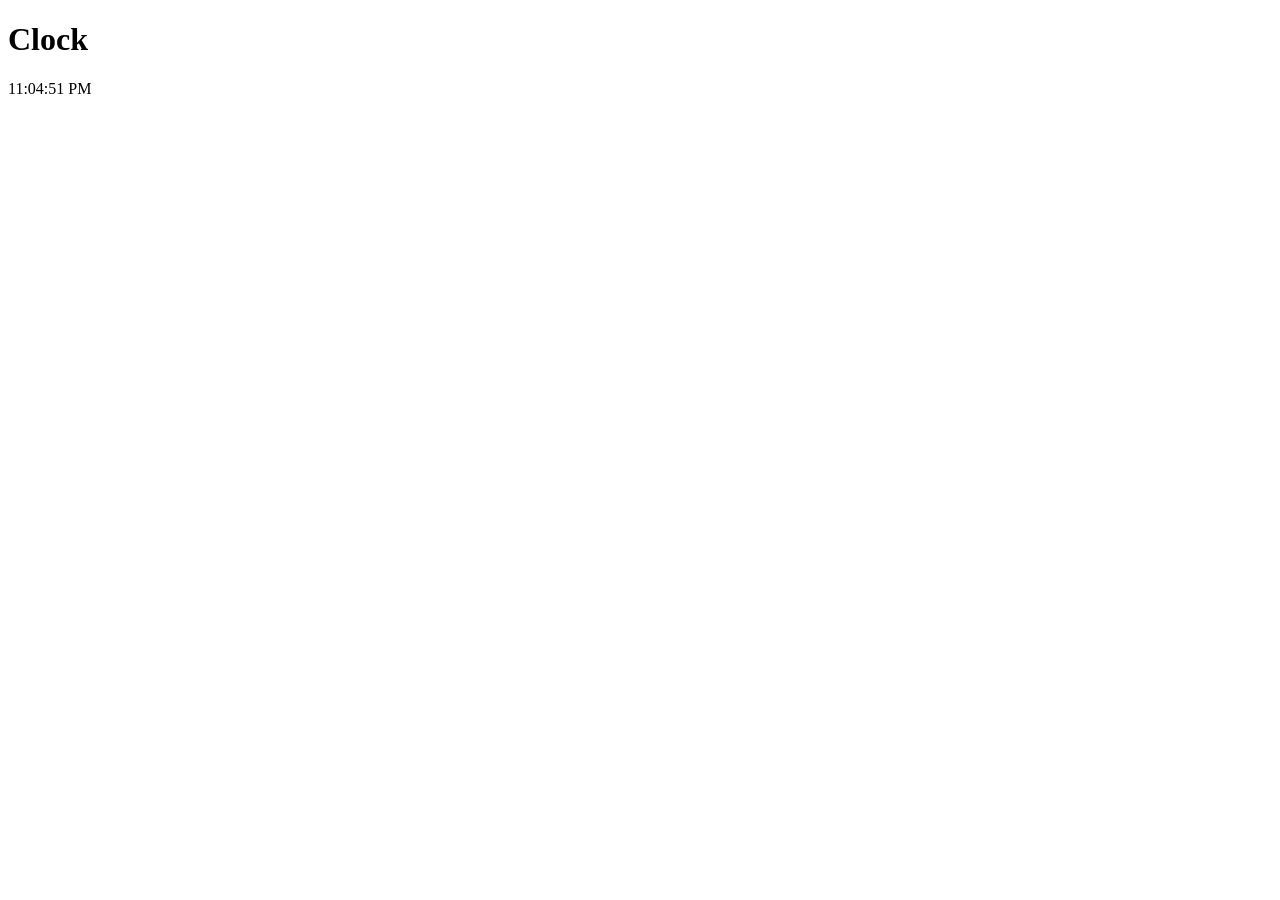
==== index.html @ c395bcc5 "js logic done" ====
<!DOCTYPE html>
<html lang="en">
<head>
    <meta charset="UTF-8">
    <meta name="viewport" content="width=device-width, initial-scale=1.0">
    <title>Document</title>
    <link href="index.css" rel="stylesheet"> 
</head>
<body>
    <h1>Clock</h1>
    <p id="time"></p>
    <script src="index.js"></script>
</body>
</html>
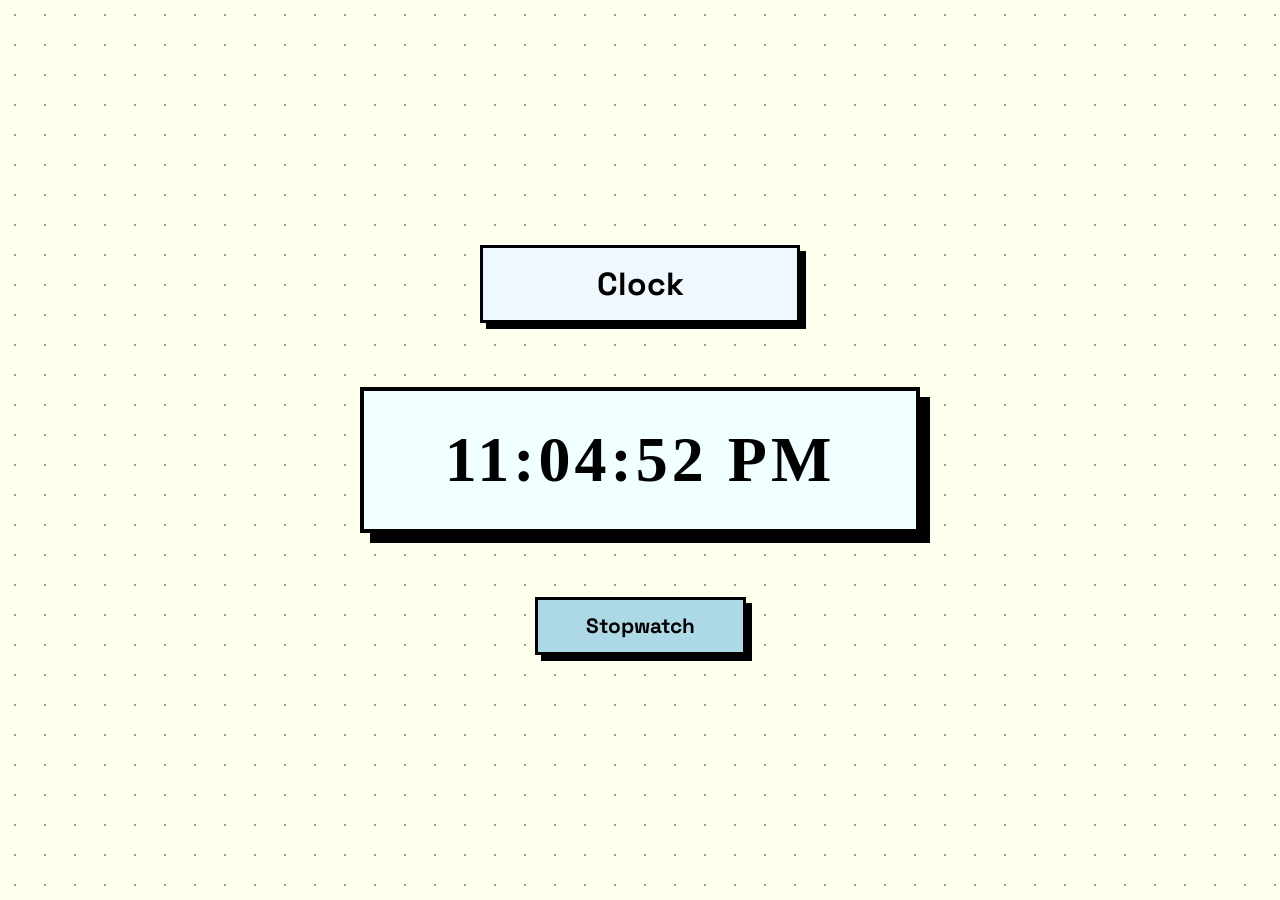
==== commit 6ef0f111: "clock" ====
--- a/index.html
+++ b/index.html
@@ -5,10 +5,19 @@
     <meta name="viewport" content="width=device-width, initial-scale=1.0">
     <title>Document</title>
     <link href="index.css" rel="stylesheet"> 
+    <link href="https://fonts.googleapis.com/css2?family=Space+Grotesk:wght@400;600;700&family=JetBrains+Mono:wght@400;600&display=swap" rel="stylesheet">
 </head>
 <body>
+    <div class="main">
     <h1>Clock</h1>
+    <div class="timebox">
     <p id="time"></p>
+    </div>
+    <button class="butt">Stopwatch</button>
+    
+    </div>
+
+
     <script src="index.js"></script>
 </body>
 </html>
--- a/index.css
+++ b/index.css
@@ -0,0 +1,66 @@
+*{
+    padding: 0%;
+    margin: 0%;
+    box-sizing: border-box;
+}
+body{
+    background-color: #FEFFEC;
+    background-image: radial-gradient(#999 1.3px, transparent 1.3px);
+    background-size: 30px 30px;
+    display: flex;
+    justify-content: center;
+    align-items: center;
+    height: 100vh;
+    
+    
+}
+.main{
+    display: flex ;
+    flex-direction: column;
+    align-items: center;
+    gap: 4rem;;
+}
+
+h1{
+    text-align: center;
+    border: 3px solid black;
+    width: 20rem;
+    padding: 1rem;
+    background-color: aliceblue;
+    box-shadow: 6px 6px 0px 0px black;
+    font-family: 'Space Grotesk', sans-serif;
+
+
+}
+.timebox{
+    width: 35rem;
+    background-color: azure;
+    border: 4px solid black;
+    font-size: 4rem;
+    padding: 2rem;
+    text-align: center;
+    box-shadow: 10px 10px 0px 0px black;
+    font-weight: 600;
+    font-family: 'JetBrains Mono' monospace;
+    letter-spacing: 4px;
+    transition: all 0.2s ease;
+}
+.timebox:hover{
+    transform: translate(-3px,-3px);
+}
+.butt{
+    padding: 0.8rem 3rem;
+    font-size: 1.3rem;
+    cursor: pointer;
+    font-weight: 700;
+    border: 3px solid black;
+    box-shadow: 6px 6px 0px 0px black;
+    background-color: lightblue;
+    font-family: 'Space Grotesk', sans-serif;
+    transition: all 0.1s ease;
+}
+.butt:active{
+    transform: translate(6px, 6px);
+    box-shadow: 0px 0px 0px black;
+    
+}
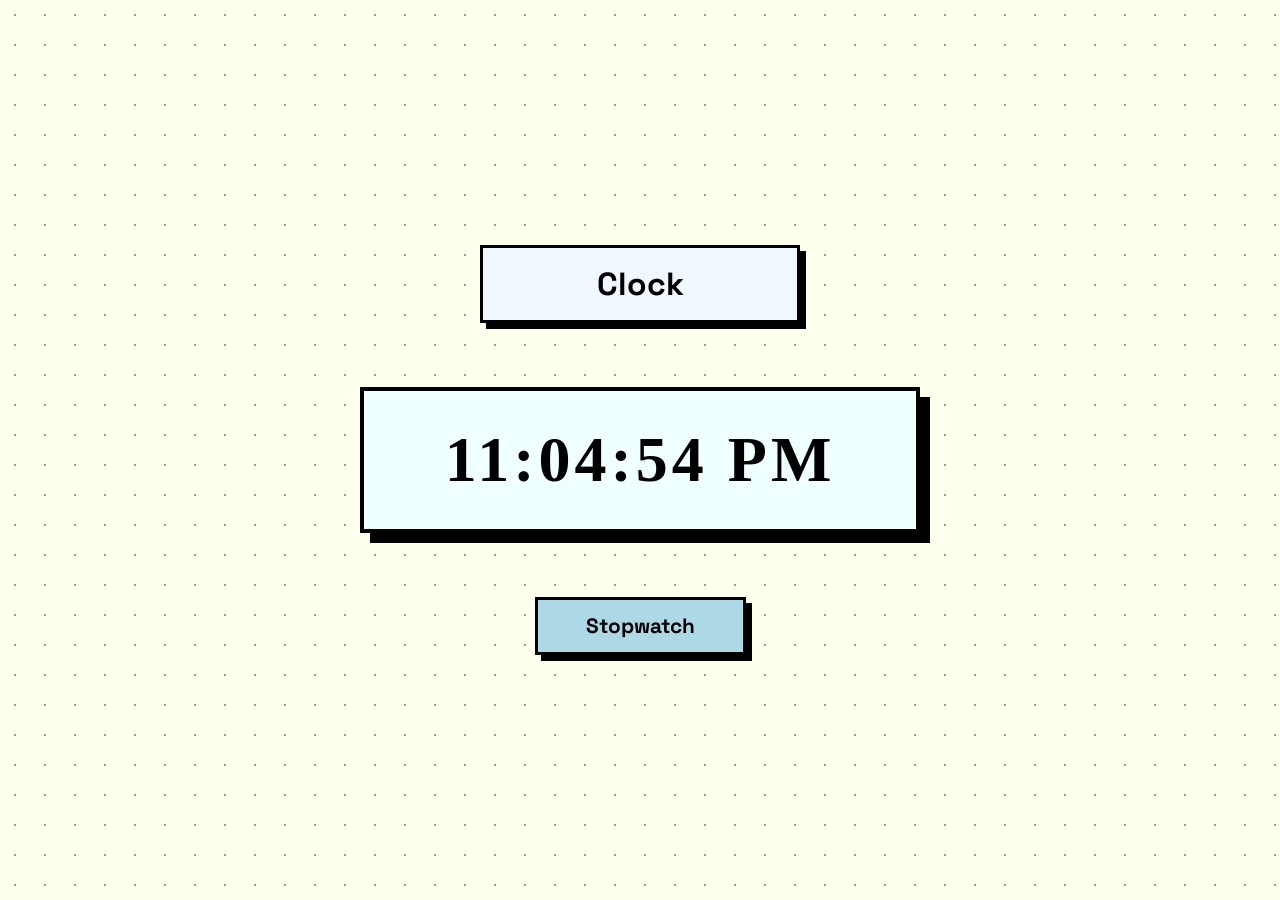
==== commit 7e833e2e: "stop" ====
--- a/index.html
+++ b/index.html
@@ -7,17 +7,17 @@
     <link href="index.css" rel="stylesheet"> 
     <link href="https://fonts.googleapis.com/css2?family=Space+Grotesk:wght@400;600;700&family=JetBrains+Mono:wght@400;600&display=swap" rel="stylesheet">
 </head>
-<body>
+<body><div class="frame">
     <div class="main">
     <h1>Clock</h1>
     <div class="timebox">
     <p id="time"></p>
     </div>
-    <button class="butt">Stopwatch</button>
+    <button class="butt" onclick="window.location.href='stop.html';">Stopwatch</button>
     
     </div>
 
-
+</div>
     <script src="index.js"></script>
 </body>
 </html>
